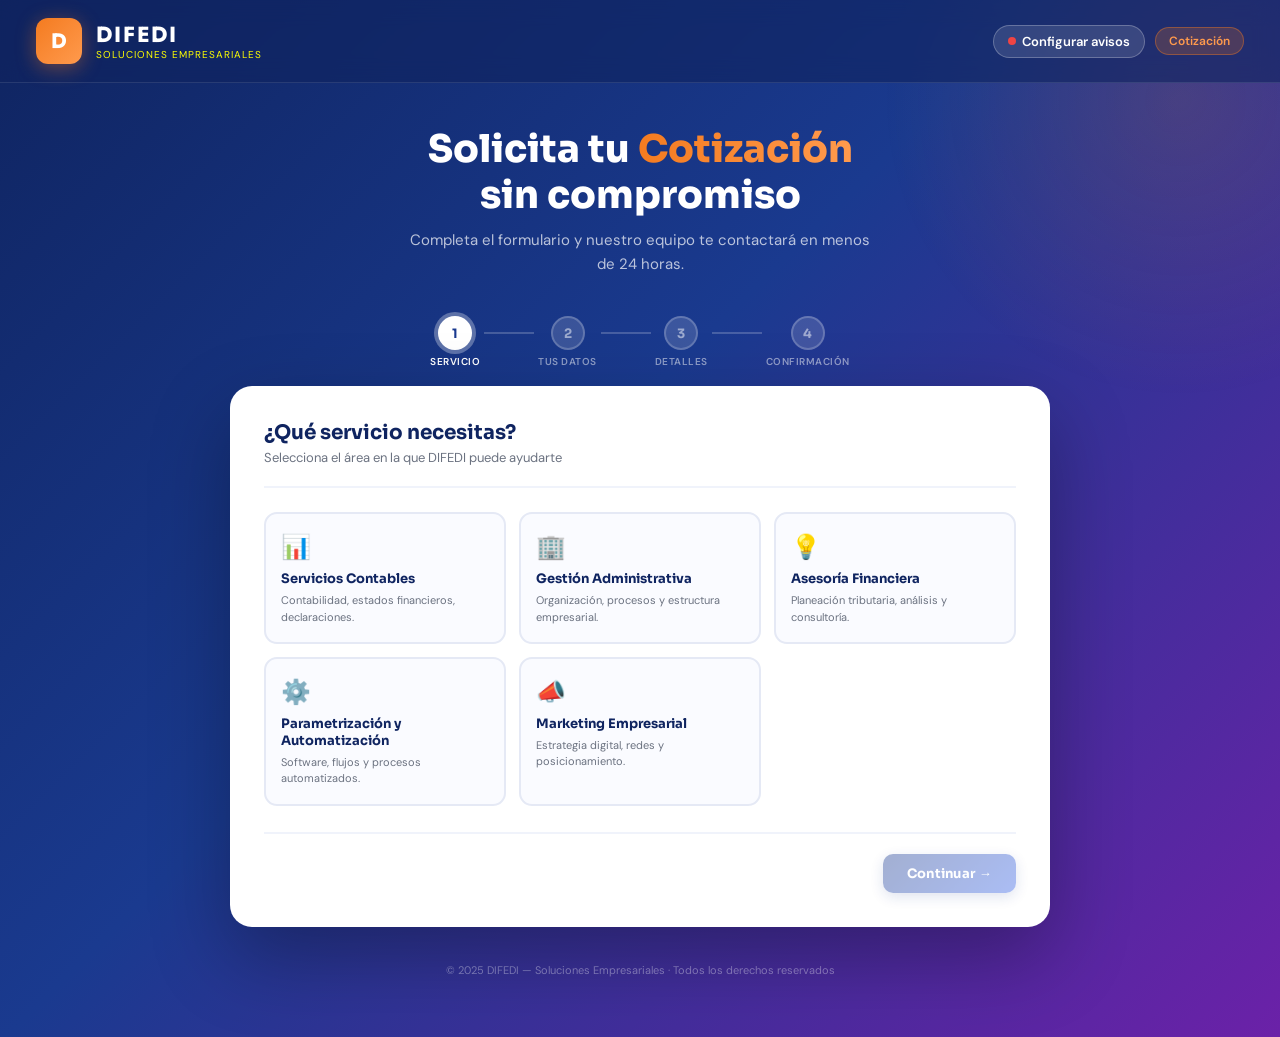
==== difedi_index.html @ 05632c18 "Add files via upload" ====
<!DOCTYPE html>
<html lang="es">
<head>
<meta charset="UTF-8"/>
<meta name="viewport" content="width=device-width,initial-scale=1.0"/>
<title>DIFEDI – Formulario de Cotización</title>
<link href="https://fonts.googleapis.com/css2?family=Sora:wght@400;600;700;800&family=DM+Sans:wght@400;500;600&display=swap" rel="stylesheet"/>
<link rel="stylesheet" href="difedi_styles.css"/>
</head>
<body>

<!-- CONFIG MODAL -->
<div class="overlay" id="overlay">
  <div class="modal">
    <div class="mh">
      <div><div class="mt">⚙️ Configurar Notificaciones</div><div class="msub">Activa los avisos automáticos para DIFEDI</div></div>
      <button class="mcl" onclick="document.getElementById('overlay').classList.remove('show')">✕</button>
    </div>
    <div class="mb">
      <div class="ss-sec">
        <div class="ss-title">📱 WhatsApp → +57 305 750 9432 <span class="pill" id="wa-pill" style="background:#FEE2E2;color:#991B1B">Sin configurar</span></div>
        <div class="ss-steps">
          <div class="ss-step"><div class="sn">1</div><div class="st">Desde tu WhatsApp <strong>(+57 305 750 9432)</strong>, agrega <strong>+34 644 59 30 69</strong> como contacto y envíale: <br/><br/><strong style="background:#F0F3FB;padding:3px 8px;border-radius:5px;display:inline-block;margin-top:3px">I allow callmebot to send me messages</strong></div></div>
          <div class="ss-step"><div class="sn">2</div><div class="st">CallMeBot te responderá con tu <strong>API Key</strong> (número de 7 dígitos). Pégalo abajo.</div></div>
          <div class="ss-step"><div class="sn">3</div><div class="st">¡Listo! Recibirás un WhatsApp por cada cotización. Es <strong>100% gratis</strong>.</div></div>
        </div>
        <div class="ki">
          <input type="text" id="wa-key-input" placeholder="Pega aquí tu API Key de CallMeBot..."/>
          <button onclick="saveWaKey()">Guardar</button>
        </div>
        <div id="wa-saved-msg" style="display:none;margin-top:7px;font-size:12px;color:#166534;font-weight:600">✅ API Key guardada — recibirás WhatsApp por cada cotización</div>
      </div>
      <div style="border-top:2px solid #F0F3FB;padding-top:18px">
        <div class="ss-title">📧 Correo → difediemp@gmail.com <span class="pill ok">✓ Automático</span></div>
        <div class="ibox">El correo se abre automáticamente con todos los datos de la cotización al enviar. Sin configuración extra. ✅</div>
      </div>
    </div>
  </div>
</div>

<!-- HEADER -->
<div class="header">
  <div class="logo">
    <div class="logo-d">D</div>
    <div><div class="logo-name">DIFEDI</div><div class="logo-sub">Soluciones Empresariales</div></div>
  </div>
  <div class="header-right">
    <button class="cfg-btn" onclick="document.getElementById('overlay').classList.add('show')">
      <div class="dot" id="wa-dot"></div>
      <span id="cfg-label">Configurar avisos</span>
    </button>
    <div class="badge">Cotización</div>
  </div>
</div>

<!-- HERO -->
<div class="hero">
  <h1>Solicita tu <span>Cotización</span><br>sin compromiso</h1>
  <p>Completa el formulario y nuestro equipo te contactará en menos de 24 horas.</p>
</div>

<!-- STEPS -->
<div class="steps" id="steps-bar">
  <div class="sw"><div class="sc active" id="sc1">1</div><div class="sl active" id="sl1">Servicio</div></div>
  <div class="line" id="l1"></div>
  <div class="sw"><div class="sc pend" id="sc2">2</div><div class="sl" id="sl2">Tus datos</div></div>
  <div class="line" id="l2"></div>
  <div class="sw"><div class="sc pend" id="sc3">3</div><div class="sl" id="sl3">Detalles</div></div>
  <div class="line" id="l3"></div>
  <div class="sw"><div class="sc pend" id="sc4">4</div><div class="sl" id="sl4">Confirmación</div></div>
</div>

<!-- CARD -->
<div class="card" style="max-width:820px;margin:0 auto 36px;padding:34px 34px">

<!-- STEP 1 -->
<div id="step1">
  <div class="card-title">¿Qué servicio necesitas?</div>
  <div class="card-sub">Selecciona el área en la que DIFEDI puede ayudarte</div>
  <div class="svc-grid" id="svc-grid">
    <div class="svc" data-c="blue" data-id="contable" onclick="selectSvc(this)">
      <span class="svc-ico">📊</span><div class="svc-name">Servicios Contables</div>
      <div class="svc-d">Contabilidad, estados financieros, declaraciones.</div><div class="chk">✓</div>
    </div>
    <div class="svc" data-c="orange" data-id="administrativa" onclick="selectSvc(this)">
      <span class="svc-ico">🏢</span><div class="svc-name">Gestión Administrativa</div>
      <div class="svc-d">Organización, procesos y estructura empresarial.</div><div class="chk">✓</div>
    </div>
    <div class="svc" data-c="purple" data-id="asesoria" onclick="selectSvc(this)">
      <span class="svc-ico">💡</span><div class="svc-name">Asesoría Financiera</div>
      <div class="svc-d">Planeación tributaria, análisis y consultoría.</div><div class="chk">✓</div>
    </div>
    <div class="svc" data-c="teal" data-id="parametrizacion" onclick="selectSvc(this)">
      <span class="svc-ico">⚙️</span><div class="svc-name">Parametrización y Automatización</div>
      <div class="svc-d">Software, flujos y procesos automatizados.</div><div class="chk">✓</div>
    </div>
    <div class="svc" data-c="rose" data-id="marketing" onclick="selectSvc(this)">
      <span class="svc-ico">📣</span><div class="svc-name">Marketing Empresarial</div>
      <div class="svc-d">Estrategia digital, redes y posicionamiento.</div><div class="chk">✓</div>
    </div>
  </div>
  <div class="br"><div></div><button class="btn bp" id="btn1" disabled onclick="goTo(2)">Continuar →</button></div>
</div>

<!-- STEP 2 -->
<div id="step2" class="hidden">
  <div class="card-title">Tus datos de contacto</div>
  <div class="card-sub">Información para enviarte la cotización personalizada</div>
  <div class="sbn" id="svc-banner2"></div>
  <div class="fg">
    <div><label class="flbl">Nombre completo <span class="req">*</span></label><input class="fi" id="f-nombre" placeholder="Tu nombre completo" oninput="checkStep2()"/></div>
    <div><label class="flbl">Empresa / Razón social</label><input class="fi" id="f-empresa" placeholder="Nombre de tu empresa"/></div>
    <div><label class="flbl">Cargo</label><input class="fi" id="f-cargo" placeholder="Ej: Gerente, Contador..."/></div>
    <div><label class="flbl">Ciudad</label><input class="fi" id="f-ciudad" placeholder="Ciudad donde opera"/></div>
    <div><label class="flbl">Correo electrónico <span class="req">*</span></label><input class="fi" id="f-email" type="email" placeholder="tucorreo@empresa.com" oninput="checkStep2()"/></div>
    <div><label class="flbl">Teléfono / WhatsApp <span class="req">*</span></label><input class="fi" id="f-tel" placeholder="+57 300 000 0000" oninput="checkStep2()"/></div>
  </div>
  <div class="br">
    <button class="btn bs" onclick="goTo(1)">← Volver</button>
    <button class="btn bp" id="btn2" disabled onclick="goTo(3)">Continuar →</button>
  </div>
</div>

<!-- STEP 3 (dynamic) -->
<div id="step3" class="hidden">
  <div class="card-title">Detalles del servicio</div>
  <div class="card-sub">Información para preparar una propuesta precisa</div>
  <div class="sbn" id="svc-banner3"></div>
  <div class="fg" id="detail-fields"></div>
  <div class="br">
    <button class="btn bs" onclick="goTo(2)">← Volver</button>
    <button class="btn bo" onclick="submitForm()">Enviar solicitud ✓</button>
  </div>
</div>

<!-- STEP 4 -->
<div id="step4" class="hidden">
  <div class="success">
    <div class="ok-ico">✅</div>
    <div class="ok-title">¡Solicitud enviada!</div>
    <div class="ok-sub">Un asesor de <strong>DIFEDI</strong> te contactará en menos de <strong>24 horas hábiles</strong>.</div>
    <div class="notif-row">
      <div class="nc send" id="notif-email"><span class="spin">⏳</span> Correo → difediemp@gmail.com</div>
      <div class="nc send" id="notif-wa"><span class="spin">⏳</span> WhatsApp</div>
    </div>
    <div id="summary-box" class="summary"></div>
    <div class="br" style="justify-content:center;border-top:none;padding-top:0">
      <button class="btn bs" onclick="resetForm()">Nueva solicitud</button>
    </div>
  </div>
</div>

</div><!-- /card -->

<div class="footer">© 2025 DIFEDI — Soluciones Empresariales · Todos los derechos reservados</div>

<script src="difedi_script.js"></script>
</body>
</html>
---- difedi_styles.css ----
*{box-sizing:border-box;margin:0;padding:0}
body{font-family:'DM Sans',sans-serif;min-height:100vh;background:linear-gradient(135deg,#0F2460 0%,#1A3A8F 45%,#6B21A8 100%);padding-bottom:40px}
body::before{content:'';position:fixed;top:-200px;right:-200px;width:600px;height:600px;background:radial-gradient(circle,rgba(244,123,32,.15) 0%,transparent 70%);pointer-events:none;z-index:0}

/* HEADER */
.header{display:flex;align-items:center;justify-content:space-between;padding:18px 36px;border-bottom:1px solid rgba(255,255,255,.1);background:rgba(15,36,96,.6);backdrop-filter:blur(12px);position:relative;z-index:10}
.logo{display:flex;align-items:center;gap:14px}
.logo-d{width:46px;height:46px;background:linear-gradient(135deg,#F47B20,#FF9A4D);border-radius:12px;display:flex;align-items:center;justify-content:center;font-family:'Sora',sans-serif;font-weight:800;font-size:20px;color:#fff;box-shadow:0 4px 20px rgba(244,123,32,.4)}
.logo-name{font-family:'Sora',sans-serif;font-size:21px;font-weight:800;color:#fff;letter-spacing:2px}
.logo-sub{font-size:10px;color:rgba(25555,255,.55);letter-spacing:1px;text-transform:uppercase}
.header-right{display:flex;align-items:center;gap:10px}
.cfg-btn{background:rgba(255,255,255,.12);border:1px solid rgba(255,255,255,.25);color:#fff;padding:7px 14px;border-radius:20px;font-size:13px;font-weight:600;cursor:pointer;display:flex;align-items:center;gap:6px;font-family:'DM Sans',sans-serif}
.cfg-btn:hover{background:rgba(255,255,255,.2)}
.dot{width:8px;height:8px;border-radius:50%;background:#EF4444}
.dot.on{background:#10B981}
.badge{background:rgba(244,123,32,.2);border:1px solid rgba(244,123,32,.4);color:#FF9A4D;font-size:12px;font-weight:600;padding:5px 13px;border-radius:20px}

/* HERO */
.hero{text-align:center;padding:44px 20px 22px;position:relative;z-index:5}
.hero h1{font-family:'Sora',sans-serif;font-size:clamp(22px,4vw,38px);font-weight:800;color:#fff;margin-bottom:10px;line-height:1.2}
.hero h1 span{background:linear-gradient(90deg,#F47B20,#FF9A4D);-webkit-background-clip:text;-webkit-text-fill-color:transparent}
.hero p{color:rgba(255,255,255,.7);font-size:15px;max-width:460px;margin:0 auto;line-height:1.6}

/* STEPS */
.steps{display:flex;align-items:center;justify-content:center;padding:18px 20px;position:relative;z-index:5}
.sw{display:flex;flex-direction:column;align-items:center}
.sc{width:34px;height:34px;border-radius:50%;display:flex;align-items:center;justify-content:center;font-family:'Sora',sans-serif;font-weight:700;font-size:13px;transition:.3s}
.sc.done{background:#F47B20;color:#fff;box-shadow:0 0 0 4px rgba(244,123,32,.3)}
.sc.active{background:#fff;color:#1A3A8F;box-shadow:0 0 0 4px rgba(255,255,255,.3)}
.sc.pend{background:rgba(255,255,255,.15);color:rgba(255,255,255,.5);border:2px solid rgba(255,255,255,.2)}
.sl{font-size:10px;font-weight:600;text-transform:uppercase;letter-spacing:.5px;margin-top:5px;color:rgba(255,255,255,.5)}
.sl.active{color:#fff}.sl.done{color:#FF9A4D}
.line{width:50px;height:2px;background:rgba(255,255,255,.2);margin:0 4px 18px;transition:.3s}
.line.done{background:#F47B20}

/* CARD */
.card{background:#fff;border-radius:22px;max-width:820px;margin:0 auto 36px;padding:34px;box-shadow:0 30px 80px rgba(0,0,0,.3);position:relative;z-index:5;animation:up .4s ease}
@keyframes up{from{opacity:0;transform:translateY(20px)}to{opacity:1;transform:translateY(0)}}
.card-title{font-family:'Sora',sans-serif;font-size:20px;font-weight:700;color:#0F2460;margin-bottom:4px}
.card-sub{color:#6B7280;font-size:13px;margin-bottom:24px;padding-bottom:20px;border-bottom:2px solid #F0F3FB}

/* SERVICE GRID */
.svc-grid{display:grid;grid-template-columns:repeat(auto-fill,minmax(210px,1fr));gap:13px;margin-bottom:26px}
.svc{border:2px solid #E5E9F5;border-radius:13px;padding:17px 15px;cursor:pointer;transition:.25s;position:relative;overflow:hidden;background:#FAFBFF}
.svc:before{content:'';position:absolute;top:0;left:0;right:0;height:4px;opacity:0;transition:.2s}
.svc:hover,.svc.sel{transform:translateY(-3px);box-shadow:0 8px 28px rgba(30,58,143,.15)}
.svc:hover:before,.svc.sel:before{opacity:1}
.svc[data-c=blue]:before{background:linear-gradient(90deg,#1A3A8F,#2E5CE6)}
.svc[data-c=orange]:before{background:linear-gradient(90deg,#F47B20,#FF9A4D)}
.svc[data-c=purple]:before{background:linear-gradient(90deg,#6B21A8,#9333EA)}
.svc[data-c=teal]:before{background:linear-gradient(90deg,#0F766E,#14B8A6)}
.svc[data-c=rose]:before{background:linear-gradient(90deg,#BE185D,#EC4899)}
.svc[data-c=blue].sel{background:linear-gradient(135deg,#EEF2FF,#E0E7FF);border-color:#2E5CE6}
.svc[data-c=orange].sel{background:linear-gradient(135deg,#FFF7ED,#FFEDD5);border-color:#F47B20}
.svc[data-c=purple].sel{background:linear-gradient(135deg,#FAF5FF,#F3E8FF);border-color:#9333EA}
.svc[data-c=teal].sel{background:linear-gradient(135deg,#F0FDFA,#CCFBF1);border-color:#14B8A6}
.svc[data-c=rose].sel{background:linear-gradient(135deg,#FFF1F2,#FFE4E6);border-color:#EC4899}
.svc-ico{font-size:24px;margin-bottom:9px;display:block}
.svc-name{font-family:'Sora',sans-serif;font-size:13px;font-weight:700;color:#0F2460;margin-bottom:4px;line-height:1.3}
.svc-d{font-size:11px;color:#6B7280;line-height:1.5}
.chk{position:absolute;top:11px;right:11px;width:20px;height:20px;border-radius:50%;display:flex;align-items:center;justify-content:center;font-size:10px;color:#fff;opacity:0;transition:.2s}
.svc.sel .chk{opacity:1}
.svc[data-c=blue].sel .chk{background:#2E5CE6}
.svc[data-c=orange].sel .chk{background:#F47B20}
.svc[data-c=purple].sel .chk{background:#9333EA}
.svc[data-c=teal].sel .chk{background:#14B8A6}
.svc[data-c=rose].sel .chk{background:#EC4899}

/* FORM */
.fg{display:grid;grid-template-columns:1fr 1fr;gap:15px}
@media(max-width:540px){.fg{grid-template-columns:1fr}}
.fg2{grid-column:span 2}
@media(max-width:540px){.fg2{grid-column:span 1}}
.flbl{font-size:12px;font-weight:600;color:#374151;display:block;margin-bottom:5px}
.req{color:#F47B20}
.fi,.fs,.fta{border:2px solid #E5E9F5;border-radius:9px;padding:10px 13px;font-size:13px;font-family:'DM Sans',sans-serif;color:#111827;background:#FAFBFF;transition:.2s;outline:none;width:100%}
.fi:focus,.fs:focus,.fta:focus{border-color:#2E5CE6;box-shadow:0 0 0 3px rgba(46,92,230,.12);background:#fff}
.fta{resize:vertical;min-height:78px}

/* RADIO */
.rgrp{display:flex;gap:9px;flex-wrap:wrap}
.ri{display:flex;align-items:center;gap:7px;padding:8px 13px;border:2px solid #E5E9F5;border-radius:9px;cursor:pointer;font-size:12px;font-weight:500;color:#374151;background:#FAFBFF;transition:.2s}
.ri:hover{border-color:#F47B20}.ri.sel{border-color:#F47B20;background:#FFF7ED;color:#C05B0C;font-weight:600}
.rd{width:14px;height:14px;border-radius:50%;border:2px solid #D1D5DB;position:relative;transition:.2s}
.ri.sel .rd{border-color:#F47B20}
.ri.sel .rd:after{content:'';position:absolute;top:50%;left:50%;transform:translate(-50%,-50%);width:6px;height:6px;border-radius:50%;background:#F47B20}

/* CHECKBOX */
.cbgrid{display:grid;grid-template-columns:repeat(auto-fill,minmax(185px,1fr));gap:8px}
.cbi{display:flex;align-items:flex-start;gap:8px;padding:9px 12px;border:2px solid #E5E9F5;border-radius:9px;cursor:pointer;background:#FAFBFF;transition:.2s}
.cbi:hover,.cbi.on{border-color:#2E5CE6;background:#EEF2FF}
.cbx{width:16px;height:16px;min-width:16px;border:2px solid #D1D5DB;border-radius:4px;display:flex;align-items:center;justify-content:center;font-size:10px;color:#fff;margin-top:1px;transition:.2s}
.cbi.on .cbx{background:#2E5CE6;border-color:#2E5CE6}
.cbt{font-size:12px;color:#374151;font-weight:500;line-height:1.4}

/* BANNER */
.sbn{display:flex;align-items:center;gap:10px;padding:11px 15px;border-radius:10px;margin-bottom:20px;font-size:13px;font-weight:600}
.sb-blue{background:#EEF2FF;color:#1A3A8F;border:2px solid #C7D2FE}
.sb-orange{background:#FFF7ED;color:#C05B0C;border:2px solid #FED7AA}
.sb-purple{background:#FAF5FF;color:#6B21A8;border:2px solid #E9D5FF}
.sb-teal{background:#F0FDFA;color:#0F766E;border:2px solid #99F6E4}
.sb-rose{background:#FFF1F2;color:#BE185D;border:2px solid #FECDD3}

/* BUTTONS */
.br{display:flex;justify-content:space-between;align-items:center;margin-top:26px;padding-top:20px;border-top:2px solid #F0F3FB}
.btn{padding:11px 24px;border-radius:10px;font-family:'Sora',sans-serif;font-weight:700;font-size:13px;cursor:pointer;border:none;display:flex;align-items:center;gap:6px;transition:.2s;letter-spacing:.3px}
.bp{background:linear-gradient(135deg,#1A3A8F,#2E5CE6);color:#fff;box-shadow:0 4px 14px rgba(30,58,143,.35)}
.bp:hover{transform:translateY(-2px);box-shadow:0 8px 22px rgba(30,58,143,.4)}
.bp:disabled{opacity:.4;cursor:not-allowed;transform:none}
.bs{background:#F0F3FB;color:#1A3A8F;font-weight:600}
.bs:hover{background:#E0E7FF}
.bo{background:linear-gradient(135deg,#F47B20,#FF9A4D);color:#fff;box-shadow:0 4px 14px rgba(244,123,32,.35)}
.bo:hover{transform:translateY(-2px);box-shadow:0 8px 22px rgba(244,123,32,.4)}

/* SUCCESS */
.success{text-align:center;padding:16px 0;animation:up .5s ease}
.ok-ico{width:74px;height:74px;border-radius:50%;background:linear-gradient(135deg,#1A3A8F,#6B21A8);display:flex;align-items:center;justify-content:center;font-size:32px;margin:0 auto 20px;box-shadow:0 10px 36px rgba(26,58,143,.3)}
.ok-title{font-family:'Sora',sans-serif;font-size:23px;font-weight:800;color:#0F2460;margin-bottom:7px}
.ok-sub{color:#6B7280;font-size:14px;margin-bottom:22px;line-height:1.6;max-width:360px;margin-left:auto;margin-right:auto}
.summary{background:linear-gradient(135deg,#F0F3FB,#EEF2FF);border:2px solid #E0E7FF;border-radius:13px;padding:20px;text-align:left;margin-bottom:18px}
.sr{display:flex;justify-content:space-between;padding:6px 0;border-bottom:1px solid #E0E7FF;font-size:13px}
.sr:last-child{border-bottom:none}
.sk{color:#6B7280;font-weight:500}.sv{color:#0F2460;font-weight:600;text-align:right;max-width:58%}
.tag{display:inline-block;padding:2px 8px;border-radius:20px;font-size:11px;font-weight:600;background:#EEF2FF;color:#2E5CE6;margin:1px}
.notif-row{display:flex;gap:10px;justify-content:center;margin-bottom:18px;flex-wrap:wrap}
.nc{display:flex;align-items:center;gap:6px;padding:8px 14px;border-radius:30px;font-size:13px;font-weight:600}
.nc.send{background:#FEF9C3;color:#854D0E;border:1px solid #FDE047}
.nc.ok{background:#DCFCE7;color:#166534;border:1px solid #86EFAC}
.nc.err{background:#FEE2E2;color:#991B1B;border:1px solid #FCA5A5}
@keyframes spin{to{transform:rotate(360deg)}}
.spin{display:inline-block;animation:spin .8s linear infinite}
.info-box{background:#FFF7ED;border:1px solid #FED7AA;border-radius:9px;padding:11px 14px;font-size:12px;color:#92400E;line-height:1.6;margin-bottom:16px;text-align:left}

/* MODAL */
.overlay{position:fixed;inset:0;background:rgba(0,0,0,.6);z-index:100;display:flex;align-items:center;justify-content:center;padding:16px;backdrop-filter:blur(4px);display:none}
.overlay.show{display:flex}
.modal{background:#fff;border-radius:20px;max-width:540px;width:100%;max-height:90vh;overflow-y:auto;box-shadow:0 40px 100px rgba(0,0,0,.4);animation:up .3s ease}
.mh{padding:22px 26px 0;display:flex;align-items:flex-start;justify-content:space-between}
.mt{font-family:'Sora',sans-serif;font-size:17px;font-weight:700;color:#0F2460}
.msub{color:#6B7280;font-size:12px;margin-top:3px}
.mcl{background:#F0F3FB;border:none;width:30px;height:30px;border-radius:50%;cursor:pointer;font-size:15px;color:#6B7280}
.mcl:hover{background:#E0E7FF;color:#1A3A8F}
.mb{padding:18px 26px 26px}
.ss-sec{margin-bottom:22px}
.ss-title{font-family:'Sora',sans-serif;font-size:13px;font-weight:700;color:#0F2460;margin-bottom:10px;display:flex;align-items:center;gap:7px}
.ss-steps{display:flex;flex-direction:column;gap:7px;margin-bottom:12px}
.ss-step{display:flex;gap:9px;align-items:flex-start;background:#F8FAFF;border:1px solid #E0E7FF;border-radius:9px;padding:10px 13px}
.sn{width:20px;height:20px;min-width:20px;border-radius:50%;background:#1A3A8F;color:#fff;font-size:10px;font-weight:700;display:flex;align-items:center;justify-content:center}
.st{font-size:12px;color:#374151;line-height:1.5}
.st strong{color:#0F2460}
.pill{display:inline-flex;align-items:center;gap:4px;font-size:10px;font-weight:600;padding:3px 9px;border-radius:20px;margin-left:6px}
.pill.ok{background:#DCFCE7;color:#166534}.pill.no{background:#FEE2E2;color:#991B1B}
.ki{display:flex;gap:7px;align-items:center}
.ki input{border:2px solid #E5E9F5;border-radius:9px;padding:9px 12px;font-size:13px;font-family:'DM Sans',sans-serif;color:#111827;background:#FAFBFF;flex:1;outline:none}
.ki input:focus{border-color:#2E5CE6}
.ki button{background:linear-gradient(135deg,#1A3A8F,#2E5CE6);color:#fff;border:none;padding:9px 16px;border-radius:9px;font-size:13px;font-weight:700;cursor:pointer;white-space:nowrap;font-family:'Sora',sans-serif}
.ibox{background:#FFF7ED;border:1px solid #FED7AA;border-radius:9px;padding:11px 13px;font-size:12px;color:#92400E;line-height:1.6;margin-top:9px}
.footer{text-align:center;color:rgba(255,255,255,.35);font-size:11px;padding:0 20px 20px;position:relative;z-index:5}
.hidden{display:none}
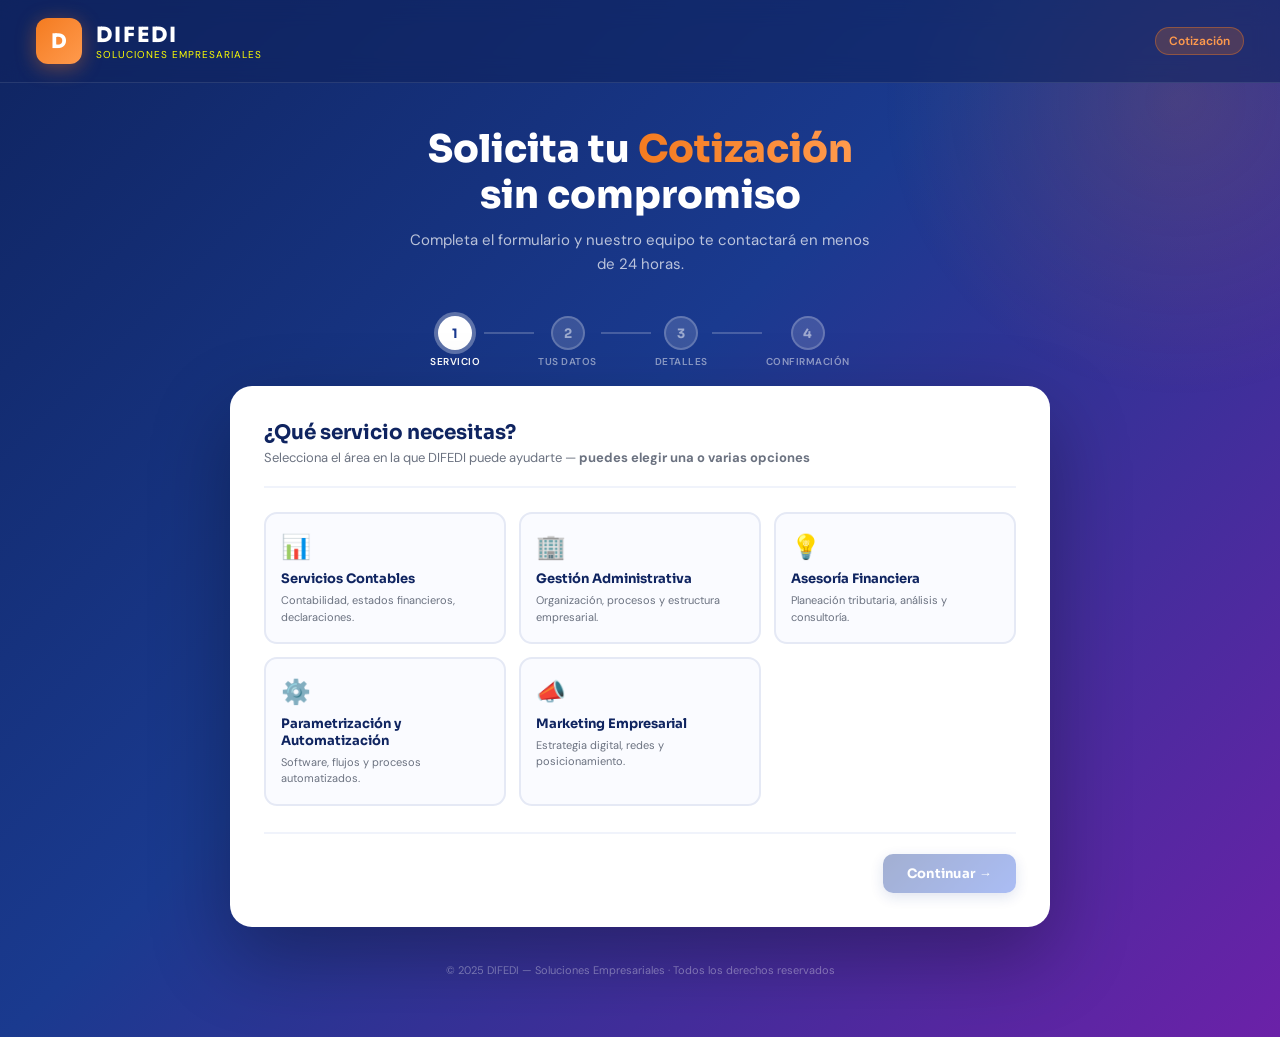
==== commit bebcd8e0: "Sincronizar cambios locales: mejorar opciones de servicios - Actualizar opciones de 'Tipo de empresa" ====
--- a/difedi_index.html
+++ b/difedi_index.html
@@ -9,34 +9,6 @@
 </head>
 <body>
 
-<!-- CONFIG MODAL -->
-<div class="overlay" id="overlay">
-  <div class="modal">
-    <div class="mh">
-      <div><div class="mt">⚙️ Configurar Notificaciones</div><div class="msub">Activa los avisos automáticos para DIFEDI</div></div>
-      <button class="mcl" onclick="document.getElementById('overlay').classList.remove('show')">✕</button>
-    </div>
-    <div class="mb">
-      <div class="ss-sec">
-        <div class="ss-title">📱 WhatsApp → +57 305 750 9432 <span class="pill" id="wa-pill" style="background:#FEE2E2;color:#991B1B">Sin configurar</span></div>
-        <div class="ss-steps">
-          <div class="ss-step"><div class="sn">1</div><div class="st">Desde tu WhatsApp <strong>(+57 305 750 9432)</strong>, agrega <strong>+34 644 59 30 69</strong> como contacto y envíale: <br/><br/><strong style="background:#F0F3FB;padding:3px 8px;border-radius:5px;display:inline-block;margin-top:3px">I allow callmebot to send me messages</strong></div></div>
-          <div class="ss-step"><div class="sn">2</div><div class="st">CallMeBot te responderá con tu <strong>API Key</strong> (número de 7 dígitos). Pégalo abajo.</div></div>
-          <div class="ss-step"><div class="sn">3</div><div class="st">¡Listo! Recibirás un WhatsApp por cada cotización. Es <strong>100% gratis</strong>.</div></div>
-        </div>
-        <div class="ki">
-          <input type="text" id="wa-key-input" placeholder="Pega aquí tu API Key de CallMeBot..."/>
-          <button onclick="saveWaKey()">Guardar</button>
-        </div>
-        <div id="wa-saved-msg" style="display:none;margin-top:7px;font-size:12px;color:#166534;font-weight:600">✅ API Key guardada — recibirás WhatsApp por cada cotización</div>
-      </div>
-      <div style="border-top:2px solid #F0F3FB;padding-top:18px">
-        <div class="ss-title">📧 Correo → difediemp@gmail.com <span class="pill ok">✓ Automático</span></div>
-        <div class="ibox">El correo se abre automáticamente con todos los datos de la cotización al enviar. Sin configuración extra. ✅</div>
-      </div>
-    </div>
-  </div>
-</div>
 
 <!-- HEADER -->
 <div class="header">
@@ -45,10 +17,6 @@
     <div><div class="logo-name">DIFEDI</div><div class="logo-sub">Soluciones Empresariales</div></div>
   </div>
   <div class="header-right">
-    <button class="cfg-btn" onclick="document.getElementById('overlay').classList.add('show')">
-      <div class="dot" id="wa-dot"></div>
-      <span id="cfg-label">Configurar avisos</span>
-    </button>
     <div class="badge">Cotización</div>
   </div>
 </div>
@@ -76,7 +44,7 @@
 <!-- STEP 1 -->
 <div id="step1">
   <div class="card-title">¿Qué servicio necesitas?</div>
-  <div class="card-sub">Selecciona el área en la que DIFEDI puede ayudarte</div>
+  <div class="card-sub">Selecciona el área en la que DIFEDI puede ayudarte — <strong>puedes elegir una o varias opciones</strong></div>
   <div class="svc-grid" id="svc-grid">
     <div class="svc" data-c="blue" data-id="contable" onclick="selectSvc(this)">
       <span class="svc-ico">📊</span><div class="svc-name">Servicios Contables</div>
@@ -141,7 +109,6 @@
     <div class="ok-sub">Un asesor de <strong>DIFEDI</strong> te contactará en menos de <strong>24 horas hábiles</strong>.</div>
     <div class="notif-row">
       <div class="nc send" id="notif-email"><span class="spin">⏳</span> Correo → difediemp@gmail.com</div>
-      <div class="nc send" id="notif-wa"><span class="spin">⏳</span> WhatsApp</div>
     </div>
     <div id="summary-box" class="summary"></div>
     <div class="br" style="justify-content:center;border-top:none;padding-top:0">
